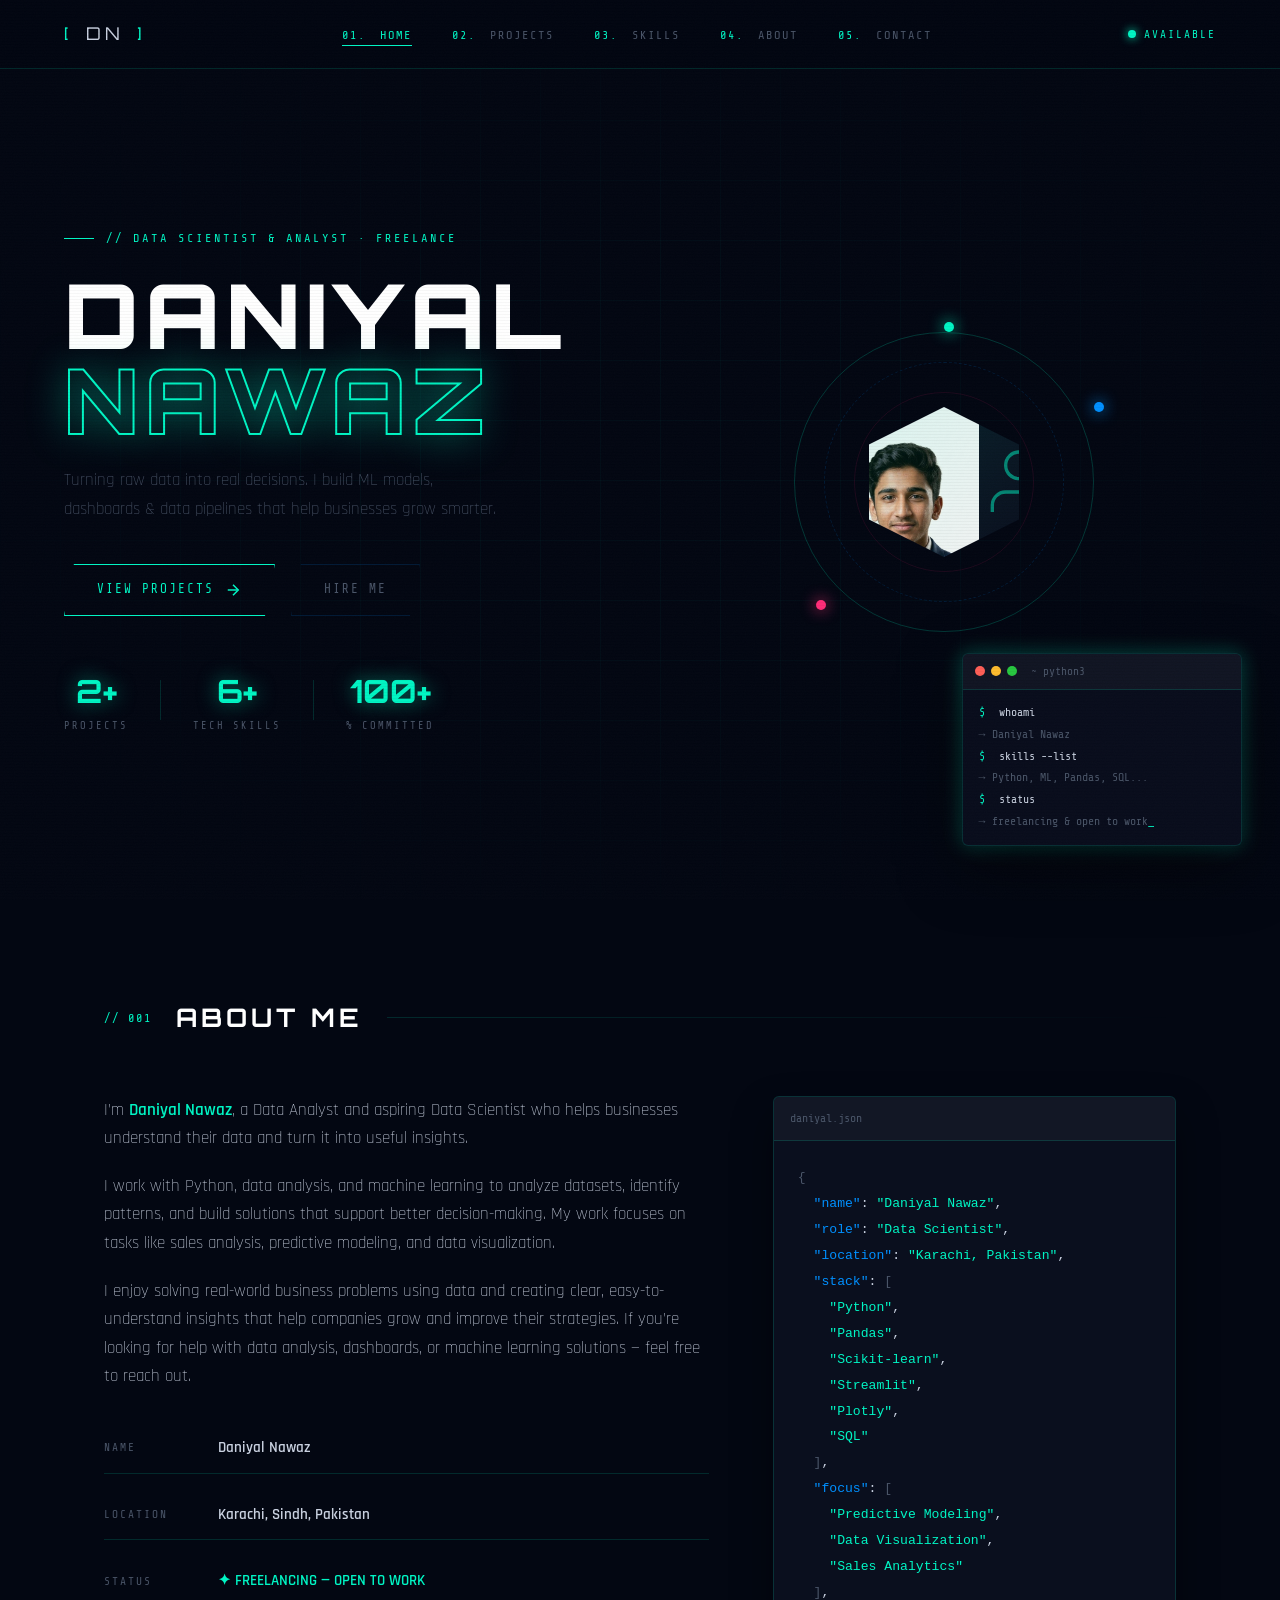
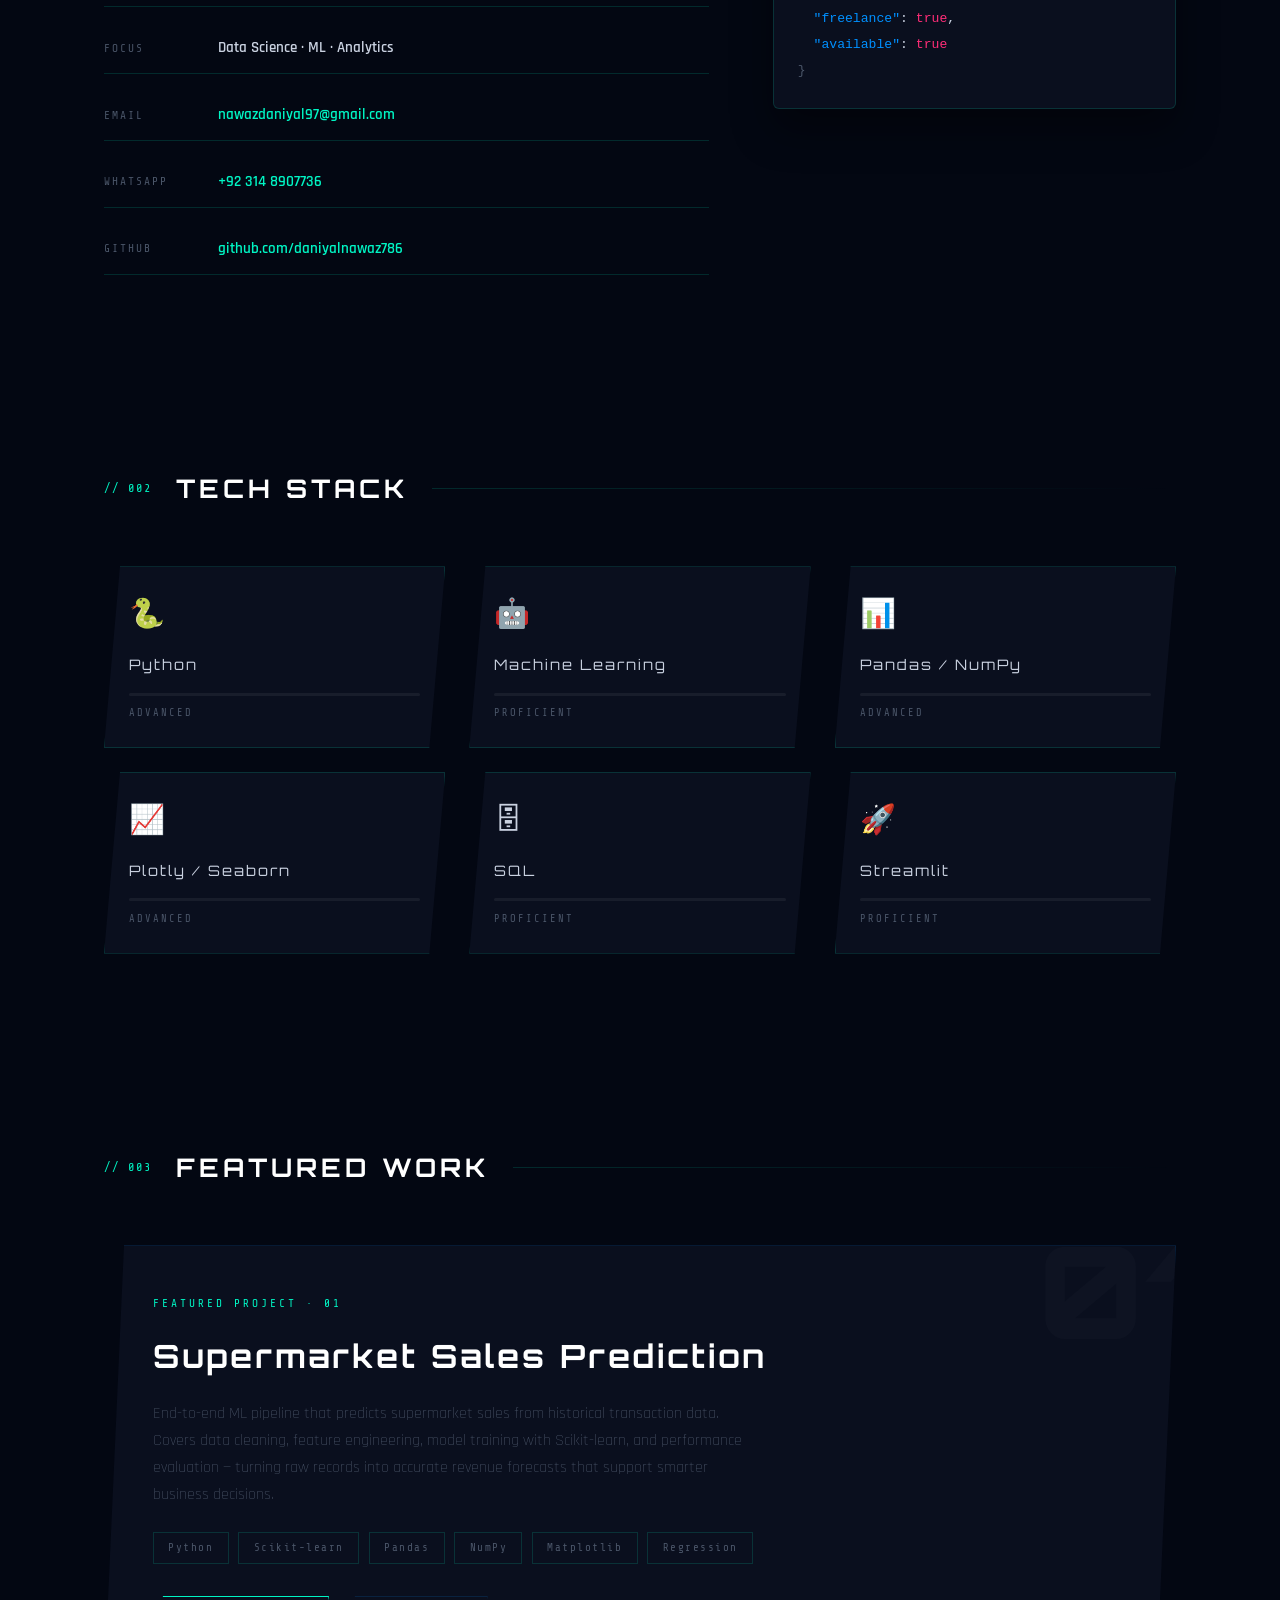
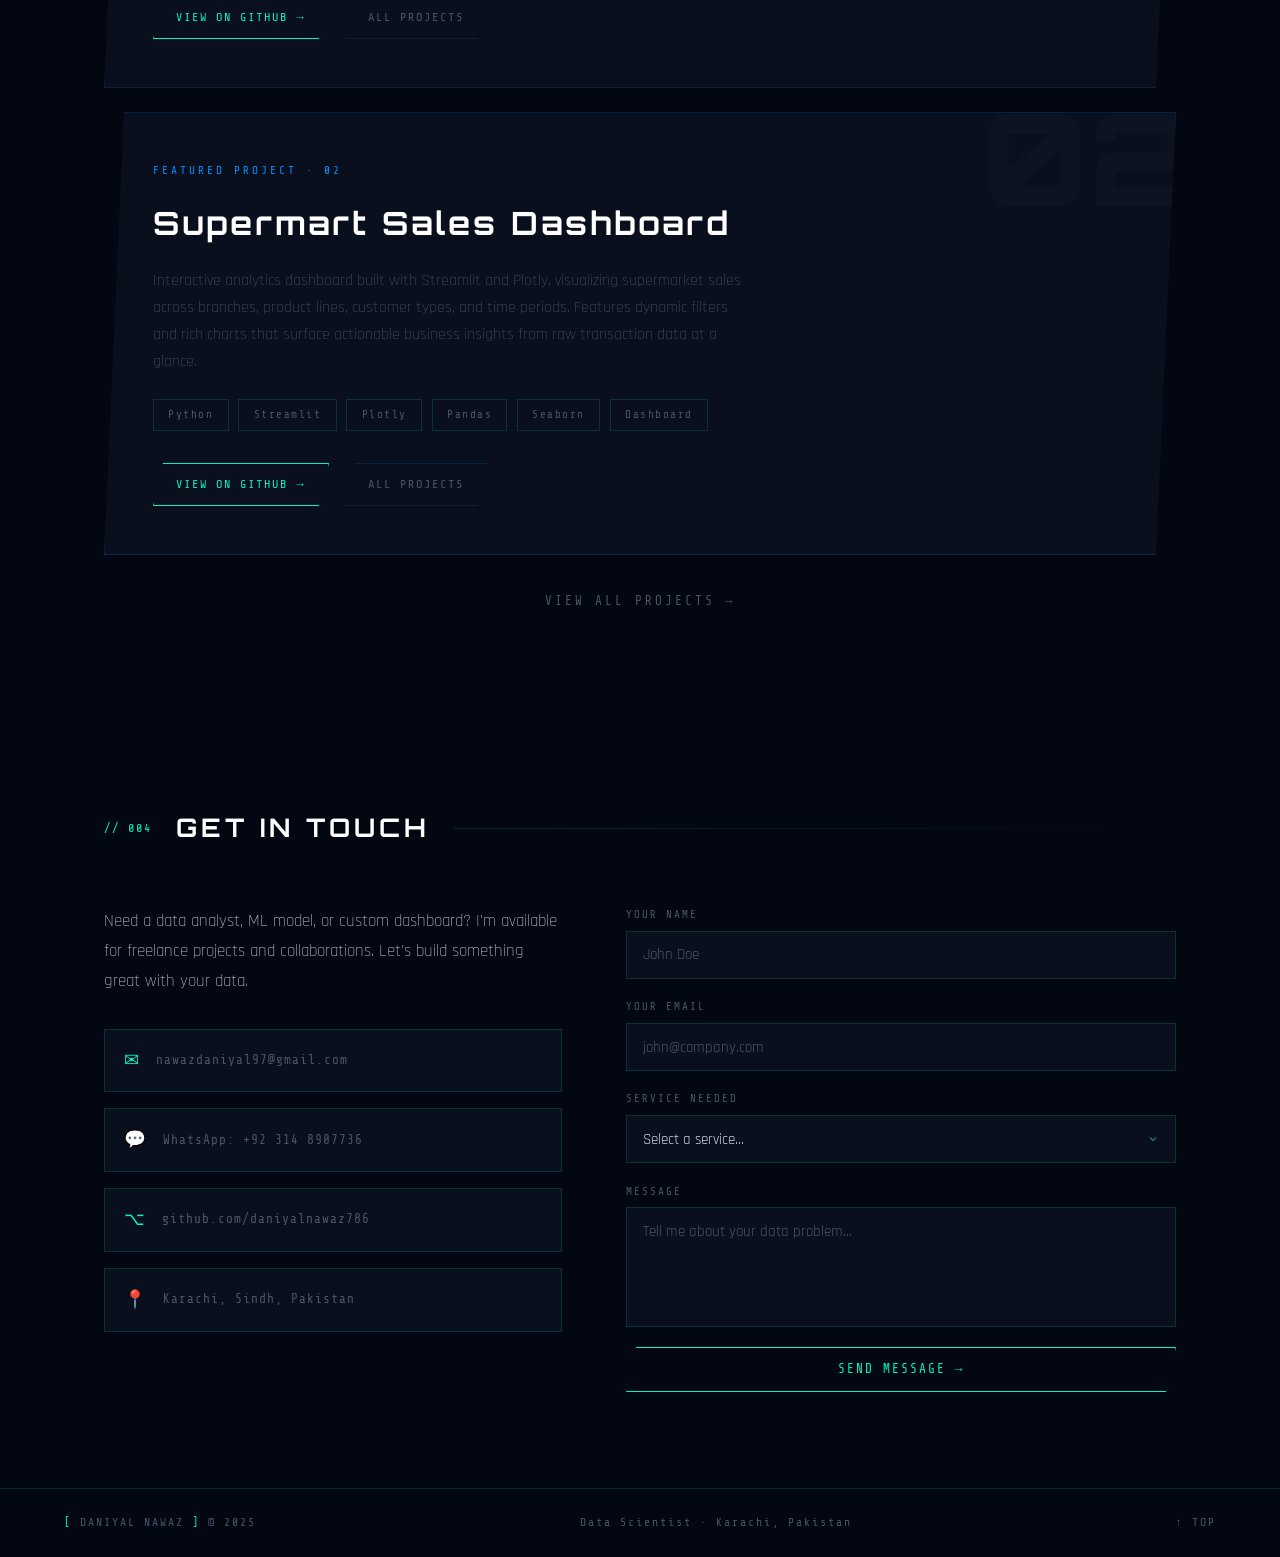
==== index.html @ f0edc98b "every thing is ready" ====
<!DOCTYPE html>
<html lang="en">
<head>
  <meta charset="UTF-8" />
  <meta name="viewport" content="width=device-width, initial-scale=1.0"/>
  <title>Daniyal Nawaz — Data Scientist</title>
  <link rel="stylesheet" href="style.css" />
  <link href="https://fonts.googleapis.com/css2?family=Share+Tech+Mono&family=Rajdhani:wght@300;400;600;700&family=Orbitron:wght@400;700;900&display=swap" rel="stylesheet"/>
</head>
<body>

  <div class="scanlines"></div>
  <div class="grid-bg"></div>
  <div class="noise"></div>

  <!-- NAV -->
  <nav class="nav">
    <div class="nav-logo">
      <span class="bracket">[</span>
      <span class="logo-text">DN</span>
      <span class="bracket">]</span>
    </div>
    <ul class="nav-links">
      <li><a href="index.html" class="nav-link active"><span class="link-num">01.</span> HOME</a></li>
      <li><a href="projects.html" class="nav-link"><span class="link-num">02.</span> PROJECTS</a></li>
      <li><a href="#skills" class="nav-link"><span class="link-num">03.</span> SKILLS</a></li>
      <li><a href="#about" class="nav-link"><span class="link-num">04.</span> ABOUT</a></li>
      <li><a href="#contact" class="nav-link"><span class="link-num">05.</span> CONTACT</a></li>
    </ul>
    <div class="nav-status">
      <span class="status-dot"></span>
      <span class="status-text">AVAILABLE</span>
    </div>
  </nav>

  <!-- HERO -->
  <section class="hero">
    <div class="hero-left">
      <div class="hero-tag">// DATA SCIENTIST &amp; ANALYST · FREELANCE</div>
      <h1 class="hero-name">
        <span class="name-line">DANIYAL</span>
        <span class="name-line accent">NAWAZ</span>
      </h1>
      <p class="hero-sub">Turning raw data into real decisions. I build ML models, dashboards &amp; data pipelines that help businesses grow smarter.</p>
      <div class="hero-cta">
        <a href="projects.html" class="btn-primary">
          <span>VIEW PROJECTS</span>
          <svg width="18" height="18" viewBox="0 0 24 24" fill="none" stroke="currentColor" stroke-width="2"><line x1="5" y1="12" x2="19" y2="12"/><polyline points="12 5 19 12 12 19"/></svg>
        </a>
        <a href="#contact" class="btn-ghost">HIRE ME</a>
      </div>
      <div class="hero-stats">
        <div class="stat">
          <span class="stat-num" data-count="2">0</span>
          <span class="stat-label">PROJECTS</span>
        </div>
        <div class="stat-divider"></div>
        <div class="stat">
          <span class="stat-num" data-count="6">0</span>
          <span class="stat-label">TECH SKILLS</span>
        </div>
        <div class="stat-divider"></div>
        <div class="stat">
          <span class="stat-num" data-count="100">0</span>
          <span class="stat-label">% COMMITTED</span>
        </div>
      </div>
    </div>

    <div class="hero-right">
      <div class="hex-container">
        <div class="hex-ring ring-1"></div>
        <div class="hex-ring ring-2"></div>
        <div class="hex-ring ring-3"></div>
        <div class="avatar-frame">
          <img src="images/avatar.jpg" alt="Daniyal Nawaz" class="avatar-img"
               onerror="this.style.display='none'; this.nextElementSibling.style.display='flex'"/>
          <div class="avatar-placeholder">
            <svg width="80" height="80" viewBox="0 0 24 24" fill="none" stroke="currentColor" stroke-width="1"><path d="M20 21v-2a4 4 0 0 0-4-4H8a4 4 0 0 0-4 4v2"/><circle cx="12" cy="7" r="4"/></svg>
          </div>
          <div class="avatar-glow"></div>
        </div>
        <div class="orbit-dot dot-1"></div>
        <div class="orbit-dot dot-2"></div>
        <div class="orbit-dot dot-3"></div>
      </div>
    </div>

    <!-- Floating terminal -->
    <div class="terminal-float">
      <div class="term-bar">
        <span class="term-dot red"></span>
        <span class="term-dot yellow"></span>
        <span class="term-dot green"></span>
        <span class="term-title">~ python3</span>
      </div>
      <div class="term-body">
        <p><span class="term-prompt">$</span> whoami</p>
        <p class="term-out">→ Daniyal Nawaz</p>
        <p><span class="term-prompt">$</span> skills --list</p>
        <p class="term-out">→ Python, ML, Pandas, SQL...</p>
        <p><span class="term-prompt">$</span> status</p>
        <p class="term-out typed">→ freelancing &amp; open to work<span class="cursor">_</span></p>
      </div>
    </div>
  </section>

  <!-- ABOUT -->
  <section class="about section" id="about">
    <div class="section-header">
      <span class="section-num">// 001</span>
      <h2 class="section-title">ABOUT ME</h2>
      <div class="section-line"></div>
    </div>
    <div class="about-grid">
      <div class="about-text">
        <p>I'm <span class="highlight">Daniyal Nawaz</span>, a Data Analyst and aspiring Data Scientist who helps businesses understand their data and turn it into useful insights.</p>
        <p>I work with Python, data analysis, and machine learning to analyze datasets, identify patterns, and build solutions that support better decision-making. My work focuses on tasks like sales analysis, predictive modeling, and data visualization.</p>
        <p>I enjoy solving real-world business problems using data and creating clear, easy-to-understand insights that help companies grow and improve their strategies. If you're looking for help with data analysis, dashboards, or machine learning solutions — feel free to reach out.</p>

        <div class="about-meta">
          <div class="meta-item">
            <span class="meta-label">NAME</span>
            <span class="meta-val">Daniyal Nawaz</span>
          </div>
          <div class="meta-item">
            <span class="meta-label">LOCATION</span>
            <span class="meta-val">Karachi, Sindh, Pakistan</span>
          </div>
          <div class="meta-item">
            <span class="meta-label">STATUS</span>
            <span class="meta-val available">✦ FREELANCING — OPEN TO WORK</span>
          </div>
          <div class="meta-item">
            <span class="meta-label">FOCUS</span>
            <span class="meta-val">Data Science · ML · Analytics</span>
          </div>
          <div class="meta-item">
            <span class="meta-label">EMAIL</span>
            <span class="meta-val"><a href="mailto:nawazdaniyal97@gmail.com" style="color:var(--accent);transition:opacity .2s" onmouseover="this.style.opacity='.7'" onmouseout="this.style.opacity='1'">nawazdaniyal97@gmail.com</a></span>
          </div>
          <div class="meta-item">
            <span class="meta-label">WHATSAPP</span>
            <span class="meta-val"><a href="https://wa.me/923148907736" target="_blank" style="color:var(--accent);transition:opacity .2s" onmouseover="this.style.opacity='.7'" onmouseout="this.style.opacity='1'">+92 314 8907736</a></span>
          </div>
          <div class="meta-item">
            <span class="meta-label">GITHUB</span>
            <span class="meta-val"><a href="https://github.com/daniyalnawaz786" target="_blank" style="color:var(--accent);transition:opacity .2s" onmouseover="this.style.opacity='.7'" onmouseout="this.style.opacity='1'">github.com/daniyalnawaz786</a></span>
          </div>
        </div>
      </div>

      <div class="about-visual">
        <div class="code-block">
          <div class="code-header"><span>daniyal.json</span></div>
          <pre class="code-content"><code><span class="c-brace">{</span>
  <span class="c-key">"name"</span>: <span class="c-str">"Daniyal Nawaz"</span>,
  <span class="c-key">"role"</span>: <span class="c-str">"Data Scientist"</span>,
  <span class="c-key">"location"</span>: <span class="c-str">"Karachi, Pakistan"</span>,
  <span class="c-key">"stack"</span>: <span class="c-brace">[</span>
    <span class="c-str">"Python"</span>,
    <span class="c-str">"Pandas"</span>,
    <span class="c-str">"Scikit-learn"</span>,
    <span class="c-str">"Streamlit"</span>,
    <span class="c-str">"Plotly"</span>,
    <span class="c-str">"SQL"</span>
  <span class="c-brace">]</span>,
  <span class="c-key">"focus"</span>: <span class="c-brace">[</span>
    <span class="c-str">"Predictive Modeling"</span>,
    <span class="c-str">"Data Visualization"</span>,
    <span class="c-str">"Sales Analytics"</span>
  <span class="c-brace">]</span>,
  <span class="c-key">"freelance"</span>: <span class="c-num">true</span>,
  <span class="c-key">"available"</span>: <span class="c-num">true</span>
<span class="c-brace">}</span></code></pre>
        </div>
      </div>
    </div>
  </section>

  <!-- SKILLS -->
  <section class="skills section" id="skills">
    <div class="section-header">
      <span class="section-num">// 002</span>
      <h2 class="section-title">TECH STACK</h2>
      <div class="section-line"></div>
    </div>
    <div class="skills-grid">
      <div class="skill-card" style="--delay:0.0s">
        <div class="skill-icon">🐍</div>
        <div class="skill-name">Python</div>
        <div class="skill-bar"><div class="skill-fill" style="--w:90%"></div></div>
        <div class="skill-level">ADVANCED</div>
      </div>
      <div class="skill-card" style="--delay:0.1s">
        <div class="skill-icon">🤖</div>
        <div class="skill-name">Machine Learning</div>
        <div class="skill-bar"><div class="skill-fill" style="--w:82%"></div></div>
        <div class="skill-level">PROFICIENT</div>
      </div>
      <div class="skill-card" style="--delay:0.2s">
        <div class="skill-icon">📊</div>
        <div class="skill-name">Pandas / NumPy</div>
        <div class="skill-bar"><div class="skill-fill" style="--w:88%"></div></div>
        <div class="skill-level">ADVANCED</div>
      </div>
      <div class="skill-card" style="--delay:0.3s">
        <div class="skill-icon">📈</div>
        <div class="skill-name">Plotly / Seaborn</div>
        <div class="skill-bar"><div class="skill-fill" style="--w:85%"></div></div>
        <div class="skill-level">ADVANCED</div>
      </div>
      <div class="skill-card" style="--delay:0.4s">
        <div class="skill-icon">🗄</div>
        <div class="skill-name">SQL</div>
        <div class="skill-bar"><div class="skill-fill" style="--w:75%"></div></div>
        <div class="skill-level">PROFICIENT</div>
      </div>
      <div class="skill-card" style="--delay:0.5s">
        <div class="skill-icon">🚀</div>
        <div class="skill-name">Streamlit</div>
        <div class="skill-bar"><div class="skill-fill" style="--w:80%"></div></div>
        <div class="skill-level">PROFICIENT</div>
      </div>
    </div>
  </section>

  <!-- FEATURED PROJECTS -->
  <section class="featured section">
    <div class="section-header">
      <span class="section-num">// 003</span>
      <h2 class="section-title">FEATURED WORK</h2>
      <div class="section-line"></div>
    </div>

    <div class="featured-card">
      <div class="feat-label">FEATURED PROJECT · 01</div>
      <h3 class="feat-title">Supermarket Sales Prediction</h3>
      <p class="feat-desc">End-to-end ML pipeline that predicts supermarket sales from historical transaction data. Covers data cleaning, feature engineering, model training with Scikit-learn, and performance evaluation — turning raw records into accurate revenue forecasts that support smarter business decisions.</p>
      <div class="feat-tags">
        <span class="tag">Python</span>
        <span class="tag">Scikit-learn</span>
        <span class="tag">Pandas</span>
        <span class="tag">NumPy</span>
        <span class="tag">Matplotlib</span>
        <span class="tag">Regression</span>
      </div>
      <div class="feat-links">
        <a href="https://github.com/daniyalnawaz786/supermarket-sales-prediction" target="_blank" class="btn-primary sm">VIEW ON GITHUB →</a>
        <a href="projects.html" class="btn-ghost sm">ALL PROJECTS</a>
      </div>
      <div class="feat-decoration"><div class="feat-num">01</div></div>
    </div>

    <div class="featured-card" style="margin-top:1.5rem; border-color:rgba(0,144,255,0.2);">
      <div class="feat-label" style="color:var(--accent2)">FEATURED PROJECT · 02</div>
      <h3 class="feat-title">Supermart Sales Dashboard</h3>
      <p class="feat-desc">Interactive analytics dashboard built with Streamlit and Plotly, visualizing supermarket sales across branches, product lines, customer types, and time periods. Features dynamic filters and rich charts that surface actionable business insights from raw transaction data at a glance.</p>
      <div class="feat-tags">
        <span class="tag">Python</span>
        <span class="tag">Streamlit</span>
        <span class="tag">Plotly</span>
        <span class="tag">Pandas</span>
        <span class="tag">Seaborn</span>
        <span class="tag">Dashboard</span>
      </div>
      <div class="feat-links">
        <a href="https://github.com/daniyalnawaz786/supermart-sales-dashboard" target="_blank" class="btn-primary sm">VIEW ON GITHUB →</a>
        <a href="projects.html" class="btn-ghost sm">ALL PROJECTS</a>
      </div>
      <div class="feat-decoration"><div class="feat-num">02</div></div>
    </div>

    <div class="view-all-wrap">
      <a href="projects.html" class="view-all">VIEW ALL PROJECTS <span>→</span></a>
    </div>
  </section>

  <!-- CONTACT -->
  <section class="contact section" id="contact">
    <div class="section-header">
      <span class="section-num">// 004</span>
      <h2 class="section-title">GET IN TOUCH</h2>
      <div class="section-line"></div>
    </div>
    <div class="contact-wrap">
      <div class="contact-left">
        <p class="contact-intro">Need a data analyst, ML model, or custom dashboard? I'm available for freelance projects and collaborations. Let's build something great with your data.</p>
        <div class="contact-links">
          <a href="mailto:nawazdaniyal97@gmail.com" class="contact-link">
            <span class="cl-icon">✉</span>
            <span>nawazdaniyal97@gmail.com</span>
          </a>
          <a href="https://wa.me/923148907736" class="contact-link" target="_blank">
            <span class="cl-icon">💬</span>
            <span>WhatsApp: +92 314 8907736</span>
          </a>
          <a href="https://github.com/daniyalnawaz786" class="contact-link" target="_blank">
            <span class="cl-icon">⌥</span>
            <span>github.com/daniyalnawaz786</span>
          </a>
          <div class="contact-link no-hover">
            <span class="cl-icon">📍</span>
            <span>Karachi, Sindh, Pakistan</span>
          </div>
        </div>
      </div>
      <div class="contact-right">
        <form class="contact-form" onsubmit="handleSubmit(event)">
          <div class="form-group">
            <label class="form-label">YOUR NAME</label>
            <input type="text" class="form-input" placeholder="John Doe" required/>
          </div>
          <div class="form-group">
            <label class="form-label">YOUR EMAIL</label>
            <input type="email" class="form-input" placeholder="john@company.com" required/>
          </div>
          <div class="form-group">
            <label class="form-label">SERVICE NEEDED</label>
            <select class="form-input form-select">
              <option value="" disabled selected>Select a service...</option>
              <option>Data Analysis</option>
              <option>ML / Predictive Modeling</option>
              <option>Dashboard / Visualization</option>
              <option>Other</option>
            </select>
          </div>
          <div class="form-group">
            <label class="form-label">MESSAGE</label>
            <textarea class="form-input form-textarea" placeholder="Tell me about your data problem..." rows="4" required></textarea>
          </div>
          <button type="submit" class="btn-primary full">SEND MESSAGE →</button>
        </form>
      </div>
    </div>
  </section>

  <!-- FOOTER -->
  <footer class="footer">
    <div class="footer-left">
      <span class="bracket">[</span>
      <span>DANIYAL NAWAZ</span>
      <span class="bracket">]</span>
      <span class="footer-year"> © 2025</span>
    </div>
    <div class="footer-center">Data Scientist · Karachi, Pakistan</div>
    <div class="footer-right">
      <a href="#" class="footer-link">↑ TOP</a>
    </div>
  </footer>

  <script>
    const counters = document.querySelectorAll('.stat-num');
    const observer = new IntersectionObserver((entries) => {
      entries.forEach(e => {
        if (e.isIntersecting) {
          const el = e.target;
          const target = +el.dataset.count;
          let count = 0;
          const step = Math.max(target / 40, 1);
          const timer = setInterval(() => {
            count += step;
            if (count >= target) { el.textContent = target + '+'; clearInterval(timer); }
            else el.textContent = Math.floor(count);
          }, 40);
          observer.unobserve(el);
        }
      });
    });
    counters.forEach(c => observer.observe(c));

    const skillFills = document.querySelectorAll('.skill-fill');
    const skillObs = new IntersectionObserver((entries) => {
      entries.forEach(e => {
        if (e.isIntersecting) {
          const w = e.target.style.cssText.match(/--w:\s*(\S+)/)?.[1] || '0%';
          e.target.style.width = w;
          skillObs.unobserve(e.target);
        }
      });
    }, { threshold: 0.2 });
    skillFills.forEach(s => { s.style.width = '0%'; skillObs.observe(s); });

    function handleSubmit(e) {
      e.preventDefault();
      const btn = e.target.querySelector('button');
      btn.textContent = 'MESSAGE SENT ✓';
      btn.style.background = 'var(--accent)';
      btn.style.color = 'var(--bg)';
      btn.disabled = true;
      setTimeout(() => {
        btn.textContent = 'SEND MESSAGE →';
        btn.style.background = '';
        btn.style.color = '';
        btn.disabled = false;
        e.target.reset();
      }, 3500);
    }

    document.querySelectorAll('a[href^="#"]').forEach(a => {
      a.addEventListener('click', e => {
        const id = a.getAttribute('href').slice(1);
        const el = document.getElementById(id);
        if (el) { e.preventDefault(); el.scrollIntoView({ behavior: 'smooth' }); }
      });
    });
  </script>
</body>
</html>
---- style.css ----
/* ============================================
   FUTURISTIC PORTFOLIO — style.css
   ============================================ */

@import url('https://fonts.googleapis.com/css2?family=Share+Tech+Mono&family=Rajdhani:wght@300;400;600;700&family=Orbitron:wght@400;700;900&display=swap');

/* ── VARIABLES ── */
:root {
  --bg:        #030712;
  --bg2:       #0a0f1e;
  --bg3:       #0d1424;
  --accent:    #00f5c4;
  --accent2:   #0090ff;
  --accent3:   #ff2d78;
  --text:      #c9d1e0;
  --text-dim:  #4a5568;
  --border:    rgba(0, 245, 196, 0.15);
  --border2:   rgba(0, 144, 255, 0.15);
  --glow:      0 0 20px rgba(0, 245, 196, 0.3);
  --glow2:     0 0 30px rgba(0, 144, 255, 0.25);
  --font-mono: 'Share Tech Mono', monospace;
  --font-body: 'Rajdhani', sans-serif;
  --font-head: 'Orbitron', sans-serif;
}

/* ── RESET ── */
*, *::before, *::after { box-sizing: border-box; margin: 0; padding: 0; }
html { scroll-behavior: smooth; }
body {
  background: var(--bg);
  color: var(--text);
  font-family: var(--font-body);
  font-size: 16px;
  line-height: 1.7;
  overflow-x: hidden;
  min-height: 100vh;
}
a { color: inherit; text-decoration: none; }
img { max-width: 100%; }

/* ── BACKGROUND LAYERS ── */
.grid-bg {
  position: fixed; inset: 0; z-index: 0; pointer-events: none;
  background-image:
    linear-gradient(rgba(0,245,196,0.03) 1px, transparent 1px),
    linear-gradient(90deg, rgba(0,245,196,0.03) 1px, transparent 1px);
  background-size: 60px 60px;
  mask-image: radial-gradient(ellipse at 50% 50%, black 30%, transparent 80%);
}
.scanlines {
  position: fixed; inset: 0; z-index: 999; pointer-events: none;
  background: repeating-linear-gradient(
    0deg,
    rgba(0,0,0,0.03) 0px,
    rgba(0,0,0,0.03) 1px,
    transparent 1px,
    transparent 3px
  );
}
.noise {
  position: fixed; inset: 0; z-index: 998; pointer-events: none;
  opacity: 0.02;
  background-image: url("data:image/svg+xml,%3Csvg viewBox='0 0 200 200' xmlns='http://www.w3.org/2000/svg'%3E%3Cfilter id='n'%3E%3CfeTurbulence type='fractalNoise' baseFrequency='0.9' numOctaves='4'/%3E%3C/filter%3E%3Crect width='100%25' height='100%25' filter='url(%23n)'/%3E%3C/svg%3E");
  background-size: 200px 200px;
}

/* ── NAV ── */
.nav {
  position: fixed; top: 0; left: 0; right: 0; z-index: 100;
  display: flex; align-items: center; justify-content: space-between;
  padding: 1.2rem 4rem;
  background: rgba(3, 7, 18, 0.8);
  backdrop-filter: blur(20px);
  border-bottom: 1px solid var(--border);
}
.nav-logo {
  font-family: var(--font-head);
  font-size: 1.1rem;
  letter-spacing: 4px;
}
.bracket { color: var(--accent); }
.logo-text { color: var(--text); margin: 0 4px; }
.nav-links { display: flex; gap: 2.5rem; list-style: none; }
.nav-link {
  font-family: var(--font-mono);
  font-size: 0.75rem;
  letter-spacing: 2px;
  color: var(--text-dim);
  transition: color 0.3s;
  position: relative;
  padding-bottom: 4px;
}
.nav-link::after {
  content: ''; position: absolute; bottom: 0; left: 0;
  width: 0; height: 1px; background: var(--accent);
  transition: width 0.3s;
}
.nav-link:hover, .nav-link.active { color: var(--accent); }
.nav-link:hover::after, .nav-link.active::after { width: 100%; }
.link-num { color: var(--accent); margin-right: 6px; }
.nav-status { display: flex; align-items: center; gap: 8px; font-family: var(--font-mono); font-size: 0.7rem; }
.status-dot {
  width: 8px; height: 8px; border-radius: 50%;
  background: var(--accent);
  box-shadow: 0 0 10px var(--accent);
  animation: pulse-dot 2s ease-in-out infinite;
}
@keyframes pulse-dot {
  0%, 100% { opacity: 1; transform: scale(1); }
  50% { opacity: 0.5; transform: scale(0.8); }
}
.status-text { color: var(--accent); letter-spacing: 2px; }

/* ── SECTION BASE ── */
.section {
  position: relative; z-index: 1;
  padding: 6rem 4rem;
  max-width: 1200px;
  margin: 0 auto;
}
.section-header {
  display: flex; align-items: center; gap: 1.5rem;
  margin-bottom: 3.5rem;
}
.section-num { font-family: var(--font-mono); font-size: 0.75rem; color: var(--accent); letter-spacing: 2px; }
.section-title {
  font-family: var(--font-head);
  font-size: 1.6rem;
  font-weight: 700;
  letter-spacing: 4px;
  color: white;
}
.section-line { flex: 1; height: 1px; background: linear-gradient(to right, var(--border), transparent); }

/* ── HERO ── */
.hero {
  position: relative; z-index: 1;
  min-height: 100vh;
  padding: 8rem 4rem 4rem;
  display: grid;
  grid-template-columns: 1fr 1fr;
  align-items: center;
  gap: 4rem;
  max-width: 1400px;
  margin: 0 auto;
}
.hero-tag {
  font-family: var(--font-mono);
  font-size: 0.75rem;
  color: var(--accent);
  letter-spacing: 3px;
  margin-bottom: 1.5rem;
  display: flex; align-items: center; gap: 12px;
}
.hero-tag::before {
  content: ''; display: inline-block;
  width: 30px; height: 1px; background: var(--accent);
}
.hero-name {
  font-family: var(--font-head);
  font-size: clamp(3.5rem, 7vw, 6rem);
  font-weight: 900;
  line-height: 0.95;
  letter-spacing: 6px;
  margin-bottom: 1.5rem;
}
.name-line { display: block; color: white; }
.name-line.accent {
  color: transparent;
  -webkit-text-stroke: 2px var(--accent);
  text-shadow: 0 0 40px rgba(0,245,196,0.4);
}
.hero-sub {
  font-size: 1.05rem;
  color: var(--text-dim);
  max-width: 440px;
  margin-bottom: 2.5rem;
  font-weight: 300;
}
.hero-cta { display: flex; gap: 1rem; flex-wrap: wrap; margin-bottom: 3rem; }

/* Buttons */
.btn-primary {
  display: inline-flex; align-items: center; gap: 10px;
  padding: 0.9rem 2rem;
  background: transparent;
  border: 1px solid var(--accent);
  color: var(--accent);
  font-family: var(--font-mono);
  font-size: 0.8rem;
  letter-spacing: 2px;
  cursor: pointer;
  position: relative;
  overflow: hidden;
  transition: all 0.3s;
  clip-path: polygon(10px 0%, 100% 0%, calc(100% - 10px) 100%, 0% 100%);
}
.btn-primary::before {
  content: '';
  position: absolute; inset: 0;
  background: var(--accent);
  transform: translateX(-101%);
  transition: transform 0.3s ease;
  z-index: -1;
}
.btn-primary:hover { color: var(--bg); box-shadow: var(--glow); }
.btn-primary:hover::before { transform: translateX(0); }
.btn-primary.sm { padding: 0.65rem 1.4rem; font-size: 0.75rem; }
.btn-primary.full { width: 100%; justify-content: center; }

.btn-ghost {
  display: inline-flex; align-items: center;
  padding: 0.9rem 2rem;
  border: 1px solid var(--border2);
  color: var(--text-dim);
  font-family: var(--font-mono);
  font-size: 0.8rem;
  letter-spacing: 2px;
  transition: all 0.3s;
  clip-path: polygon(10px 0%, 100% 0%, calc(100% - 10px) 100%, 0% 100%);
}
.btn-ghost:hover { color: var(--accent2); border-color: var(--accent2); box-shadow: var(--glow2); }
.btn-ghost.sm { padding: 0.65rem 1.4rem; font-size: 0.75rem; }

.hero-stats { display: flex; align-items: center; gap: 2rem; }
.stat { text-align: center; }
.stat-num {
  display: block;
  font-family: var(--font-head);
  font-size: 2rem;
  font-weight: 700;
  color: var(--accent);
  text-shadow: 0 0 20px rgba(0,245,196,0.5);
}
.stat-label {
  display: block;
  font-family: var(--font-mono);
  font-size: 0.65rem;
  color: var(--text-dim);
  letter-spacing: 2px;
}
.stat-divider { width: 1px; height: 40px; background: var(--border); }

/* ── HERO RIGHT: HEX + AVATAR ── */
.hero-right { display: flex; justify-content: center; align-items: center; }
.hex-container {
  position: relative;
  width: 320px; height: 320px;
  display: flex; align-items: center; justify-content: center;
}
.hex-ring {
  position: absolute;
  border-radius: 50%;
  border: 1px solid;
  animation: spin-ring linear infinite;
}
.ring-1 {
  width: 300px; height: 300px;
  border-color: rgba(0,245,196,0.2);
  animation-duration: 20s;
}
.ring-2 {
  width: 240px; height: 240px;
  border-color: rgba(0,144,255,0.15);
  border-style: dashed;
  animation-duration: 15s;
  animation-direction: reverse;
}
.ring-3 {
  width: 180px; height: 180px;
  border-color: rgba(255,45,120,0.1);
  animation-duration: 10s;
}
@keyframes spin-ring { from { transform: rotate(0deg); } to { transform: rotate(360deg); } }

.avatar-frame {
  position: relative; z-index: 2;
  width: 150px; height: 150px;
  clip-path: polygon(50% 0%, 100% 25%, 100% 75%, 50% 100%, 0% 75%, 0% 25%);
  background: var(--bg2);
  overflow: hidden;
  display: flex; align-items: center; justify-content: center;
}
.avatar-img { width: 100%; height: 100%; object-fit: cover; }
.avatar-placeholder {
  display: flex; align-items: center; justify-content: center;
  color: var(--accent);
  opacity: 0.5;
}
.avatar-glow {
  position: absolute; inset: 0;
  background: linear-gradient(135deg, rgba(0,245,196,0.1), transparent);
}
.orbit-dot {
  position: absolute; z-index: 3;
  width: 10px; height: 10px;
  border-radius: 50%;
  background: var(--accent);
  box-shadow: 0 0 15px var(--accent);
  animation: orbit linear infinite;
}
.dot-1 { animation-duration: 8s;  top: 0; left: 50%; transform-origin: -calc(150px) 0; }
.dot-2 { animation-duration: 12s; top: 25%; right: 0; background: var(--accent2); box-shadow: 0 0 15px var(--accent2); animation-delay: -4s; }
.dot-3 { animation-duration: 6s;  bottom: 10%; left: 10%; background: var(--accent3); box-shadow: 0 0 15px var(--accent3); animation-delay: -2s; }
@keyframes orbit {
  0% { transform: rotate(0deg) translateX(140px) rotate(0deg); }
  100% { transform: rotate(360deg) translateX(140px) rotate(-360deg); }
}

/* ── TERMINAL FLOAT ── */
.terminal-float {
  position: absolute;
  bottom: 6%;
  right: 3%;
  width: 280px;
  background: rgba(10,15,30,0.9);
  border: 1px solid var(--border);
  backdrop-filter: blur(20px);
  border-radius: 6px;
  overflow: hidden;
  box-shadow: 0 20px 60px rgba(0,0,0,0.5), var(--glow);
  z-index: 10;
}
.term-bar {
  display: flex; align-items: center; gap: 6px;
  padding: 8px 12px;
  background: rgba(255,255,255,0.03);
  border-bottom: 1px solid var(--border);
}
.term-dot {
  width: 10px; height: 10px; border-radius: 50%;
}
.term-dot.red { background: #ff5f57; }
.term-dot.yellow { background: #febc2e; }
.term-dot.green { background: #28c840; }
.term-title { font-family: var(--font-mono); font-size: 0.7rem; color: var(--text-dim); margin-left: 8px; }
.term-body { padding: 12px 16px; font-family: var(--font-mono); font-size: 0.72rem; line-height: 1.9; }
.term-prompt { color: var(--accent); margin-right: 8px; }
.term-out { color: var(--text-dim); padding-left: 0; }
.cursor {
  display: inline-block;
  animation: blink 1s step-end infinite;
  color: var(--accent);
}
@keyframes blink { 0%, 100% { opacity: 1; } 50% { opacity: 0; } }

/* ── ABOUT ── */
.about-grid {
  display: grid;
  grid-template-columns: 1.2fr 0.8fr;
  gap: 4rem;
  align-items: start;
}
.about-text p {
  color: var(--text);
  font-size: 1.05rem;
  margin-bottom: 1.2rem;
  font-weight: 300;
}
.highlight { color: var(--accent); font-weight: 600; }
.about-meta { margin-top: 2rem; display: grid; gap: 1rem; }
.meta-item { display: flex; gap: 1.5rem; align-items: center; padding: 0.75rem 0; border-bottom: 1px solid var(--border); }
.meta-label { font-family: var(--font-mono); font-size: 0.7rem; color: var(--text-dim); letter-spacing: 2px; min-width: 90px; }
.meta-val { font-weight: 600; font-size: 0.95rem; }
.meta-val.available { color: var(--accent); }

/* Code block */
.code-block {
  background: var(--bg2);
  border: 1px solid var(--border);
  border-radius: 6px;
  overflow: hidden;
  box-shadow: 0 20px 40px rgba(0,0,0,0.4);
}
.code-header {
  padding: 0.75rem 1rem;
  background: rgba(255,255,255,0.03);
  border-bottom: 1px solid var(--border);
  font-family: var(--font-mono);
  font-size: 0.72rem;
  color: var(--text-dim);
}
.code-content {
  padding: 1.5rem;
  font-family: var(--font-mono);
  font-size: 0.82rem;
  line-height: 1.9;
  overflow-x: auto;
}
.c-key { color: var(--accent2); }
.c-str { color: var(--accent); }
.c-num { color: var(--accent3); }
.c-brace { color: var(--text-dim); }

/* ── SKILLS ── */
.skills-grid {
  display: grid;
  grid-template-columns: repeat(3, 1fr);
  gap: 1.5rem;
}
.skill-card {
  background: var(--bg2);
  border: 1px solid var(--border);
  padding: 1.5rem;
  transition: border-color 0.3s, box-shadow 0.3s;
  animation: fade-up 0.6s var(--delay, 0s) both;
  clip-path: polygon(16px 0%, 100% 0%, calc(100% - 16px) 100%, 0% 100%);
}
.skill-card:hover {
  border-color: var(--accent);
  box-shadow: var(--glow);
}
@keyframes fade-up {
  from { opacity: 0; transform: translateY(20px); }
  to { opacity: 1; transform: translateY(0); }
}
.skill-icon { font-size: 1.8rem; margin-bottom: 0.75rem; }
.skill-name { font-family: var(--font-head); font-size: 0.9rem; letter-spacing: 2px; margin-bottom: 1rem; }
.skill-bar {
  height: 3px;
  background: rgba(255,255,255,0.06);
  border-radius: 2px;
  overflow: hidden;
  margin-bottom: 0.6rem;
}
.skill-fill {
  height: 100%;
  background: linear-gradient(to right, var(--accent2), var(--accent));
  width: var(--w, 0%);
  transition: width 1.2s cubic-bezier(0.4, 0, 0.2, 1);
  box-shadow: 0 0 8px var(--accent);
}
.skill-level {
  font-family: var(--font-mono);
  font-size: 0.65rem;
  color: var(--text-dim);
  letter-spacing: 2px;
}

/* ── FEATURED ── */
.featured-card {
  position: relative;
  background: var(--bg2);
  border: 1px solid var(--border2);
  padding: 3rem;
  overflow: hidden;
  clip-path: polygon(20px 0%, 100% 0%, calc(100% - 20px) 100%, 0% 100%);
  transition: box-shadow 0.3s;
}
.featured-card:hover { box-shadow: var(--glow2); }
.feat-label {
  font-family: var(--font-mono);
  font-size: 0.7rem;
  color: var(--accent);
  letter-spacing: 3px;
  margin-bottom: 1rem;
}
.feat-title {
  font-family: var(--font-head);
  font-size: 2rem;
  font-weight: 700;
  letter-spacing: 3px;
  color: white;
  margin-bottom: 1rem;
}
.feat-desc { color: var(--text-dim); max-width: 600px; margin-bottom: 1.5rem; font-weight: 300; }
.feat-tags { display: flex; gap: 0.6rem; flex-wrap: wrap; margin-bottom: 2rem; }
.tag {
  font-family: var(--font-mono);
  font-size: 0.68rem;
  padding: 0.35rem 0.9rem;
  border: 1px solid var(--border);
  color: var(--text-dim);
  letter-spacing: 1.5px;
  transition: all 0.2s;
}
.tag:hover { border-color: var(--accent); color: var(--accent); }
.feat-links { display: flex; gap: 1rem; }
.feat-decoration {
  position: absolute;
  right: -20px; top: -20px;
  font-family: var(--font-head);
  font-size: 8rem;
  font-weight: 900;
  color: rgba(255,255,255,0.02);
  line-height: 1;
  pointer-events: none;
}
.view-all-wrap { text-align: center; margin-top: 2rem; }
.view-all {
  font-family: var(--font-mono);
  font-size: 0.8rem;
  color: var(--text-dim);
  letter-spacing: 3px;
  transition: color 0.3s;
  border-bottom: 1px solid transparent;
  padding-bottom: 2px;
}
.view-all:hover { color: var(--accent); border-color: var(--accent); }

/* ── CONTACT ── */
.contact-wrap {
  display: grid;
  grid-template-columns: 1fr 1.2fr;
  gap: 4rem;
  align-items: start;
}
.contact-intro {
  color: var(--text);
  font-size: 1.05rem;
  margin-bottom: 2rem;
  font-weight: 300;
  line-height: 1.8;
}
.contact-links { display: grid; gap: 1rem; }
.contact-link {
  display: flex; align-items: center; gap: 1rem;
  padding: 1rem 1.2rem;
  border: 1px solid var(--border);
  background: var(--bg2);
  color: var(--text-dim);
  font-family: var(--font-mono);
  font-size: 0.8rem;
  letter-spacing: 1px;
  transition: all 0.3s;
}
.contact-link:hover { border-color: var(--accent); color: var(--accent); box-shadow: var(--glow); }
.cl-icon { font-size: 1.1rem; color: var(--accent); }

/* Form */
.contact-form { display: grid; gap: 1.2rem; }
.form-group { display: grid; gap: 0.4rem; }
.form-label {
  font-family: var(--font-mono);
  font-size: 0.68rem;
  letter-spacing: 2px;
  color: var(--text-dim);
}
.form-input {
  background: var(--bg2);
  border: 1px solid var(--border);
  color: var(--text);
  padding: 0.85rem 1rem;
  font-family: var(--font-body);
  font-size: 0.95rem;
  outline: none;
  transition: border-color 0.3s, box-shadow 0.3s;
  width: 100%;
  resize: none;
}
.form-input:focus { border-color: var(--accent); box-shadow: var(--glow); }
.form-input::placeholder { color: var(--text-dim); }
.form-textarea { min-height: 120px; }

/* ── FOOTER ── */
.footer {
  position: relative; z-index: 1;
  display: flex; align-items: center; justify-content: space-between;
  padding: 1.5rem 4rem;
  border-top: 1px solid var(--border);
  background: var(--bg);
  font-family: var(--font-mono);
  font-size: 0.72rem;
  color: var(--text-dim);
  letter-spacing: 2px;
}
.footer-year { color: var(--text-dim); }
.footer-link { color: var(--text-dim); transition: color 0.3s; }
.footer-link:hover { color: var(--accent); }

/* ── PROJECTS PAGE ── */
.projects-hero {
  position: relative; z-index: 1;
  padding: 10rem 4rem 4rem;
  max-width: 1200px;
  margin: 0 auto;
}
.projects-hero-tag {
  font-family: var(--font-mono);
  font-size: 0.75rem;
  color: var(--accent);
  letter-spacing: 3px;
  margin-bottom: 1rem;
}
.projects-hero-title {
  font-family: var(--font-head);
  font-size: clamp(2.5rem, 6vw, 5rem);
  font-weight: 900;
  letter-spacing: 6px;
  color: white;
  margin-bottom: 1rem;
}
.projects-hero-title span {
  color: transparent;
  -webkit-text-stroke: 2px var(--accent);
}
.projects-hero-sub {
  color: var(--text-dim);
  font-size: 1rem;
  max-width: 500px;
}

/* Filter Tabs */
.filter-bar {
  position: relative; z-index: 1;
  padding: 0 4rem 3rem;
  max-width: 1200px;
  margin: 0 auto;
  display: flex;
  gap: 0.75rem;
  flex-wrap: wrap;
}
.filter-btn {
  padding: 0.5rem 1.2rem;
  background: transparent;
  border: 1px solid var(--border);
  color: var(--text-dim);
  font-family: var(--font-mono);
  font-size: 0.72rem;
  letter-spacing: 2px;
  cursor: pointer;
  transition: all 0.3s;
  clip-path: polygon(8px 0%, 100% 0%, calc(100% - 8px) 100%, 0% 100%);
}
.filter-btn.active, .filter-btn:hover {
  border-color: var(--accent);
  color: var(--accent);
  background: rgba(0,245,196,0.05);
}

/* Projects Grid */
.projects-grid {
  position: relative; z-index: 1;
  display: grid;
  grid-template-columns: repeat(auto-fill, minmax(340px, 1fr));
  gap: 1.5rem;
  padding: 0 4rem 6rem;
  max-width: 1200px;
  margin: 0 auto;
}
.project-card {
  background: var(--bg2);
  border: 1px solid var(--border);
  padding: 2rem;
  transition: all 0.3s;
  position: relative;
  overflow: hidden;
  clip-path: polygon(12px 0%, 100% 0%, calc(100% - 12px) 100%, 0% 100%);
}
.project-card::before {
  content: '';
  position: absolute; top: 0; left: 0; right: 0;
  height: 2px;
  background: linear-gradient(to right, var(--accent2), var(--accent));
  transform: scaleX(0);
  transform-origin: left;
  transition: transform 0.4s ease;
}
.project-card:hover { border-color: var(--border2); box-shadow: var(--glow2); transform: translateY(-4px); }
.project-card:hover::before { transform: scaleX(1); }

.card-num {
  font-family: var(--font-head);
  font-size: 3rem;
  font-weight: 900;
  color: rgba(255,255,255,0.04);
  line-height: 1;
  margin-bottom: -0.5rem;
}
.card-img-wrap {
  width: 100%;
  height: 180px;
  overflow: hidden;
  margin-bottom: 1.5rem;
  background: var(--bg3);
  display: flex; align-items: center; justify-content: center;
  border: 1px solid var(--border);
  position: relative;
}
.card-img-wrap img { width: 100%; height: 100%; object-fit: cover; transition: transform 0.4s; }
.project-card:hover .card-img-wrap img { transform: scale(1.05); }
.card-img-placeholder {
  font-family: var(--font-mono);
  font-size: 0.7rem;
  color: var(--text-dim);
  letter-spacing: 3px;
  text-align: center;
}
.card-img-placeholder svg { display: block; margin: 0 auto 8px; }
.card-category {
  font-family: var(--font-mono);
  font-size: 0.65rem;
  color: var(--accent2);
  letter-spacing: 2px;
  margin-bottom: 0.5rem;
}
.card-title {
  font-family: var(--font-head);
  font-size: 1.1rem;
  font-weight: 700;
  letter-spacing: 2px;
  color: white;
  margin-bottom: 0.75rem;
}
.card-desc { color: var(--text-dim); font-size: 0.9rem; margin-bottom: 1.5rem; font-weight: 300; }
.card-tags { display: flex; gap: 0.4rem; flex-wrap: wrap; margin-bottom: 1.5rem; }
.card-tag {
  font-family: var(--font-mono);
  font-size: 0.62rem;
  padding: 0.25rem 0.65rem;
  border: 1px solid var(--border);
  color: var(--text-dim);
  letter-spacing: 1px;
}
.card-links { display: flex; gap: 0.75rem; }
.card-link {
  font-family: var(--font-mono);
  font-size: 0.7rem;
  color: var(--text-dim);
  letter-spacing: 2px;
  padding: 0.4rem 1rem;
  border: 1px solid var(--border);
  transition: all 0.3s;
  clip-path: polygon(6px 0%, 100% 0%, calc(100% - 6px) 100%, 0% 100%);
}
.card-link.primary { color: var(--accent); border-color: rgba(0,245,196,0.3); }
.card-link:hover { border-color: var(--accent); color: var(--accent); box-shadow: var(--glow); }

/* ── PROJECT HIGHLIGHTS ── */
.project-highlights {
  display: grid;
  gap: 0.6rem;
  margin-bottom: 1.5rem;
  padding: 1rem 1.2rem;
  background: rgba(0,245,196,0.03);
  border-left: 2px solid var(--accent);
}
.highlight-item {
  display: flex;
  align-items: flex-start;
  gap: 0.75rem;
  font-size: 0.88rem;
  color: var(--text);
  font-weight: 300;
}
.hi-icon { font-size: 1rem; flex-shrink: 0; margin-top: 1px; }

/* ── COMING SOON ── */
.coming-soon-wrap {
  position: relative; z-index: 1;
  padding: 0 4rem 6rem;
  max-width: 1200px;
  margin: 0 auto;
}
.coming-soon {
  text-align: center;
  padding: 3rem 2rem;
  border: 1px dashed var(--border);
  background: rgba(255,255,255,0.01);
}
.cs-icon { font-size: 2.5rem; margin-bottom: 1rem; }
.cs-title {
  font-family: var(--font-head);
  font-size: 1rem;
  letter-spacing: 4px;
  color: var(--text-dim);
  margin-bottom: 0.6rem;
}
.cs-sub { color: var(--text-dim); font-size: 0.9rem; }

/* ── SELECT INPUT ── */
.form-select {
  appearance: none;
  cursor: pointer;
  background-image: url("data:image/svg+xml,%3Csvg xmlns='http://www.w3.org/2000/svg' width='12' height='12' viewBox='0 0 24 24' fill='none' stroke='%2300f5c4' stroke-width='2'%3E%3Cpolyline points='6 9 12 15 18 9'/%3E%3C/svg%3E");
  background-repeat: no-repeat;
  background-position: right 1rem center;
}
.form-select option { background: var(--bg2); color: var(--text); }

/* ── NO-HOVER CONTACT LINK ── */
.contact-link.no-hover { cursor: default; }
.contact-link.no-hover:hover { border-color: var(--border); color: var(--text-dim); box-shadow: none; }

/* ── FEATURED PROJECT HIGHLIGHT ── */
.project-card.featured-project {
  border-color: rgba(0, 245, 196, 0.25);
  background: linear-gradient(160deg, rgba(0,245,196,0.04) 0%, var(--bg2) 60%);
}
.project-card.featured-project::before {
  background: linear-gradient(to right, var(--accent), var(--accent2));
}
.project-card.featured-project:hover {
  border-color: var(--accent);
  box-shadow: 0 0 40px rgba(0,245,196,0.2), var(--glow);
}
.project-card.featured-project .card-category { color: var(--accent); }

/* ── RESPONSIVE ── */
@media (max-width: 1024px) {
  .hero { grid-template-columns: 1fr; padding: 7rem 2rem 3rem; }
  .hero-right { display: none; }
  .terminal-float { display: none; }
  .about-grid, .contact-wrap { grid-template-columns: 1fr; gap: 2.5rem; }
  .skills-grid { grid-template-columns: repeat(2, 1fr); }
  .section { padding: 4rem 2rem; }
  .nav { padding: 1rem 2rem; }
  .nav-links { gap: 1.5rem; }
}
@media (max-width: 768px) {
  .hero { padding: 6rem 1.5rem 3rem; }
  .hero-name { font-size: 3.2rem; }
  .skills-grid { grid-template-columns: 1fr 1fr; }
  .projects-grid { padding: 0 1.5rem 4rem; grid-template-columns: 1fr; }
  .filter-bar { padding: 0 1.5rem 2rem; }
  .projects-hero { padding: 8rem 1.5rem 3rem; }
  .footer { flex-direction: column; gap: 0.75rem; text-align: center; padding: 1.5rem; }
  .nav-links { display: none; }
}
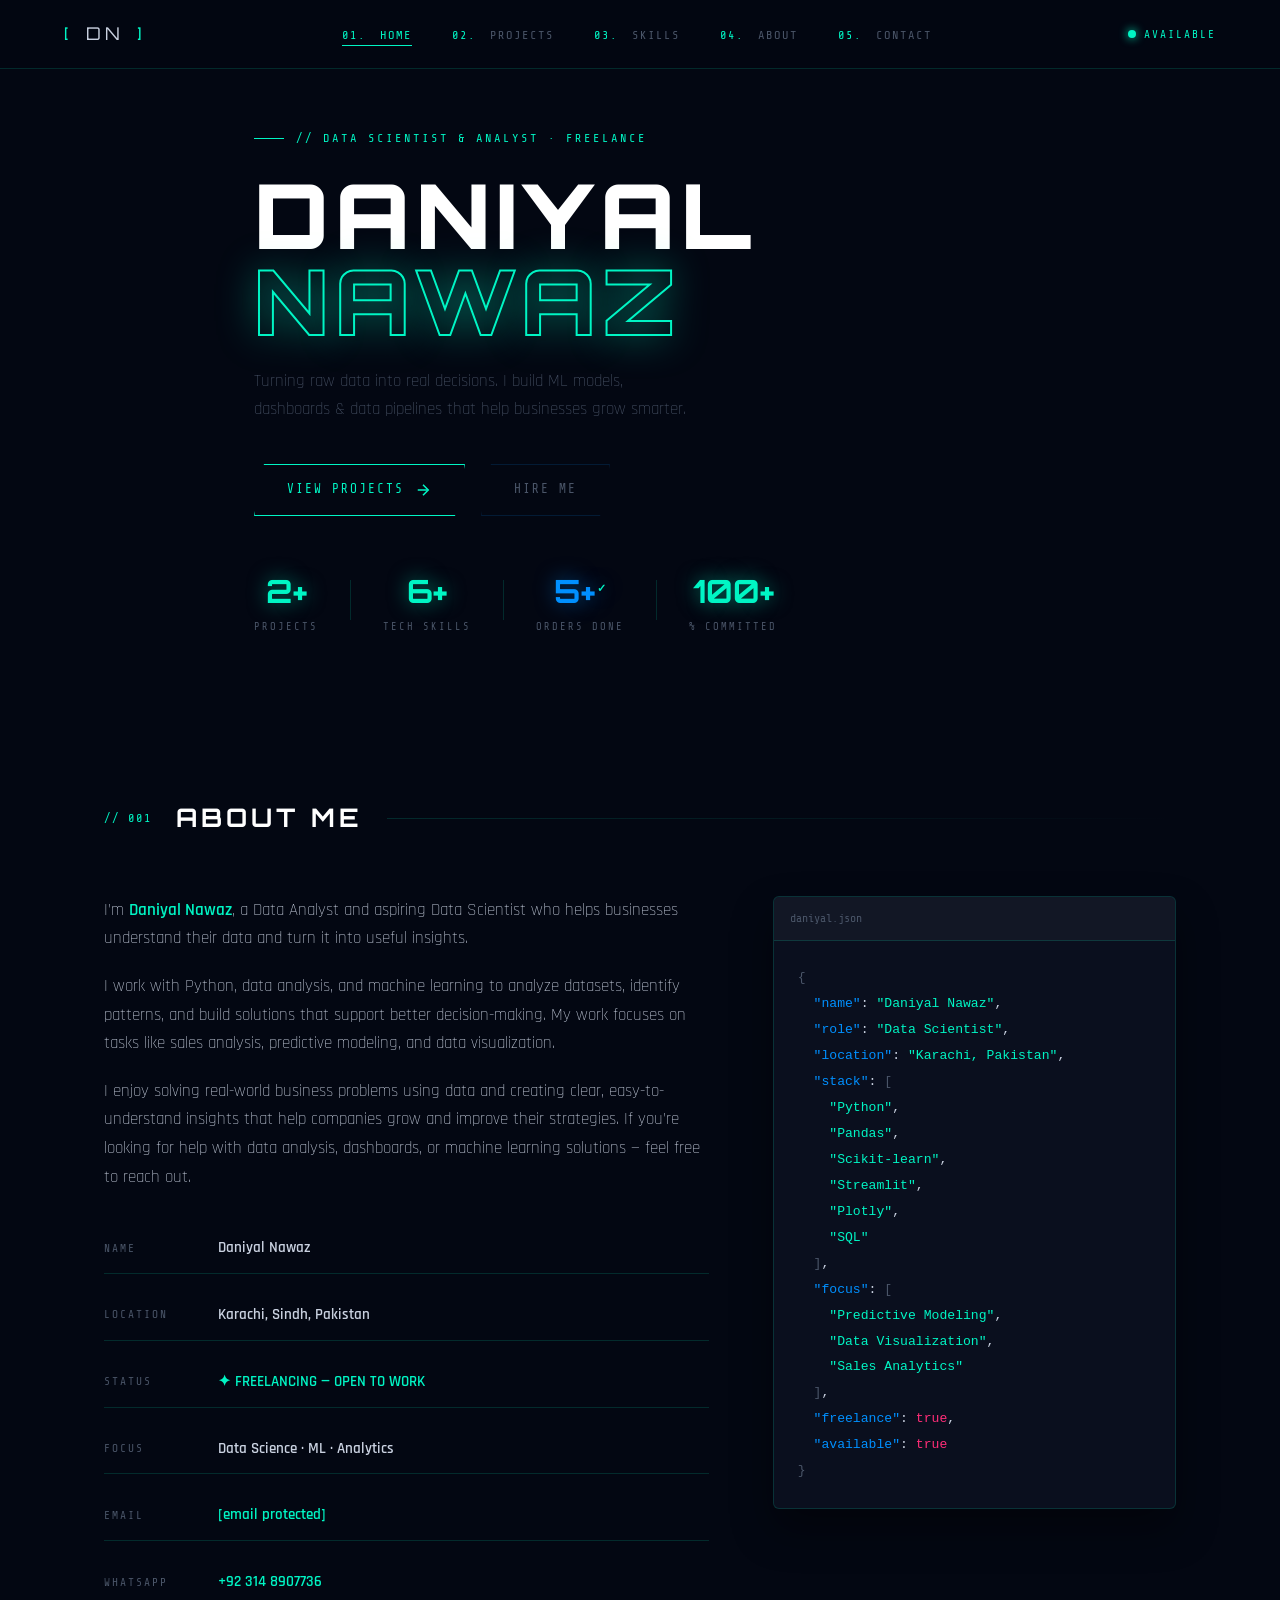
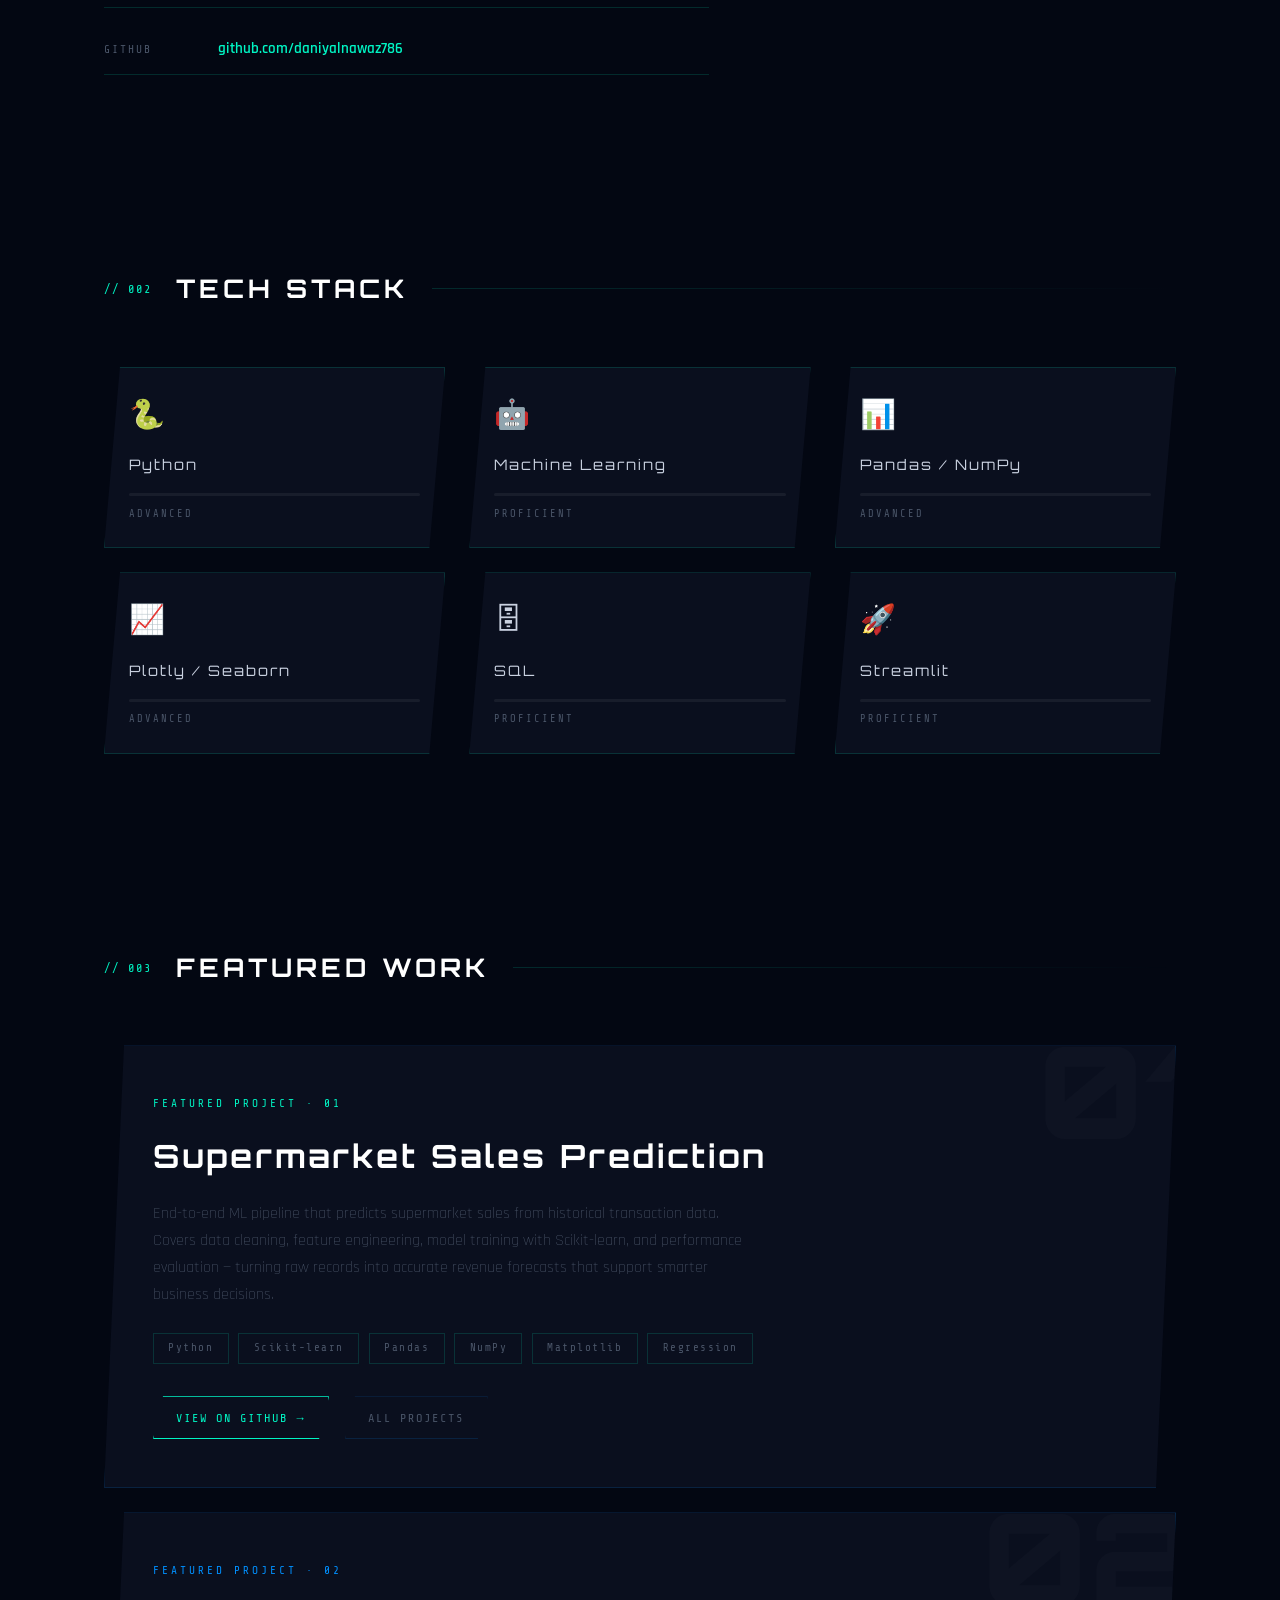
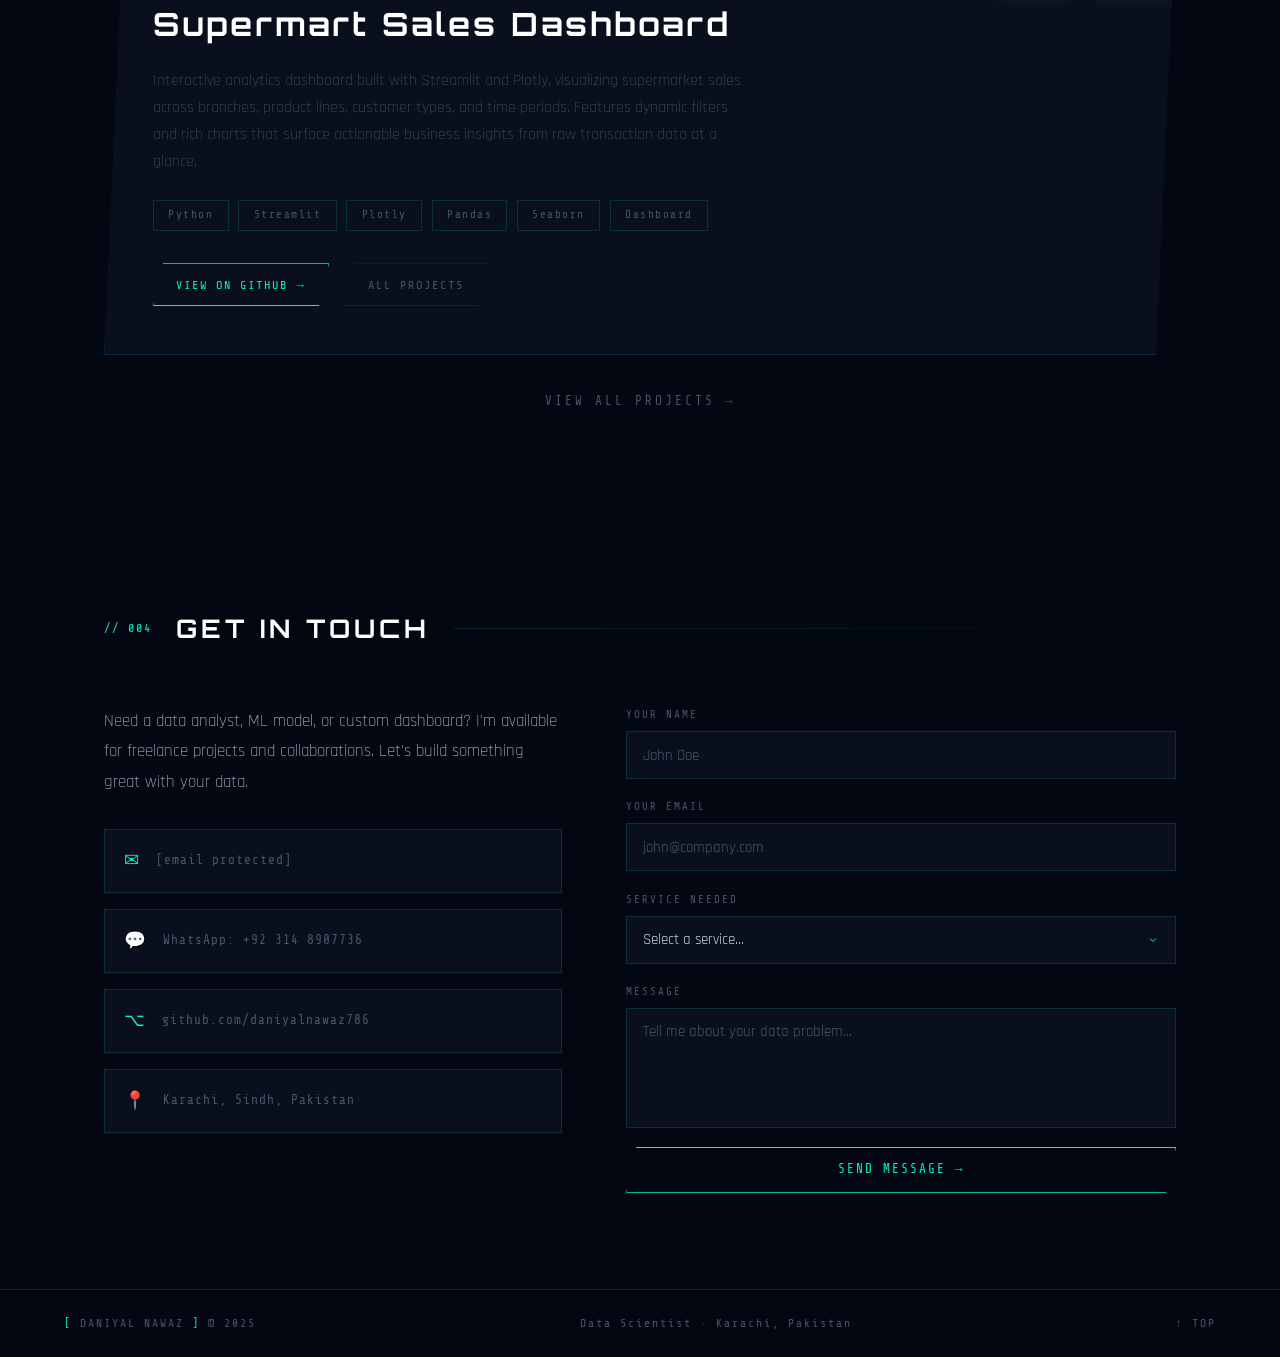
==== commit e877989b: "pages are ready" ====
--- a/index.html
+++ b/index.html
@@ -8,10 +8,6 @@
   <link href="https://fonts.googleapis.com/css2?family=Share+Tech+Mono&family=Rajdhani:wght@300;400;600;700&family=Orbitron:wght@400;700;900&display=swap" rel="stylesheet"/>
 </head>
 <body>
-
-  <div class="scanlines"></div>
-  <div class="grid-bg"></div>
-  <div class="noise"></div>
 
   <!-- NAV -->
   <nav class="nav">
@@ -61,48 +57,17 @@
         </div>
         <div class="stat-divider"></div>
         <div class="stat">
+          <span class="stat-num orders-badge" data-count="5">0</span>
+          <span class="stat-label">ORDERS DONE</span>
+        </div>
+        <div class="stat-divider"></div>
+        <div class="stat">
           <span class="stat-num" data-count="100">0</span>
           <span class="stat-label">% COMMITTED</span>
         </div>
       </div>
     </div>
 
-    <div class="hero-right">
-      <div class="hex-container">
-        <div class="hex-ring ring-1"></div>
-        <div class="hex-ring ring-2"></div>
-        <div class="hex-ring ring-3"></div>
-        <div class="avatar-frame">
-          <img src="images/avatar.jpg" alt="Daniyal Nawaz" class="avatar-img"
-               onerror="this.style.display='none'; this.nextElementSibling.style.display='flex'"/>
-          <div class="avatar-placeholder">
-            <svg width="80" height="80" viewBox="0 0 24 24" fill="none" stroke="currentColor" stroke-width="1"><path d="M20 21v-2a4 4 0 0 0-4-4H8a4 4 0 0 0-4 4v2"/><circle cx="12" cy="7" r="4"/></svg>
-          </div>
-          <div class="avatar-glow"></div>
-        </div>
-        <div class="orbit-dot dot-1"></div>
-        <div class="orbit-dot dot-2"></div>
-        <div class="orbit-dot dot-3"></div>
-      </div>
-    </div>
-
-    <!-- Floating terminal -->
-    <div class="terminal-float">
-      <div class="term-bar">
-        <span class="term-dot red"></span>
-        <span class="term-dot yellow"></span>
-        <span class="term-dot green"></span>
-        <span class="term-title">~ python3</span>
-      </div>
-      <div class="term-body">
-        <p><span class="term-prompt">$</span> whoami</p>
-        <p class="term-out">→ Daniyal Nawaz</p>
-        <p><span class="term-prompt">$</span> skills --list</p>
-        <p class="term-out">→ Python, ML, Pandas, SQL...</p>
-        <p><span class="term-prompt">$</span> status</p>
-        <p class="term-out typed">→ freelancing &amp; open to work<span class="cursor">_</span></p>
-      </div>
-    </div>
   </section>
 
   <!-- ABOUT -->
@@ -137,7 +102,7 @@
           </div>
           <div class="meta-item">
             <span class="meta-label">EMAIL</span>
-            <span class="meta-val"><a href="mailto:nawazdaniyal97@gmail.com" style="color:var(--accent);transition:opacity .2s" onmouseover="this.style.opacity='.7'" onmouseout="this.style.opacity='1'">nawazdaniyal97@gmail.com</a></span>
+            <span class="meta-val"><a href="/cdn-cgi/l/email-protection#0d636c7a6c77696c6364746c61343a4d6a606c6461236e6260" style="color:var(--accent);transition:opacity .2s" onmouseover="this.style.opacity='.7'" onmouseout="this.style.opacity='1'"><span class="__cf_email__" data-cfemail="0967687e68736d686760706865303e496e64686065276a6664">[email&#160;protected]</span></a></span>
           </div>
           <div class="meta-item">
             <span class="meta-label">WHATSAPP</span>
@@ -287,9 +252,9 @@
       <div class="contact-left">
         <p class="contact-intro">Need a data analyst, ML model, or custom dashboard? I'm available for freelance projects and collaborations. Let's build something great with your data.</p>
         <div class="contact-links">
-          <a href="mailto:nawazdaniyal97@gmail.com" class="contact-link">
+          <a href="/cdn-cgi/l/email-protection#92fcf3e5f3e8f6f3fcfbebf3feaba5d2f5fff3fbfebcf1fdff" class="contact-link">
             <span class="cl-icon">✉</span>
-            <span>nawazdaniyal97@gmail.com</span>
+            <span><span class="__cf_email__" data-cfemail="543a3523352e30353a3d2d35386d63143339353d387a373b39">[email&#160;protected]</span></span>
           </a>
           <a href="https://wa.me/923148907736" class="contact-link" target="_blank">
             <span class="cl-icon">💬</span>
@@ -306,7 +271,7 @@
         </div>
       </div>
       <div class="contact-right">
-        <form class="contact-form" onsubmit="handleSubmit(event)">
+        <form class="contact-form" action="https://formspree.io/f/mqeyaold" method="POST">
           <div class="form-group">
             <label class="form-label">YOUR NAME</label>
             <input type="text" class="form-input" placeholder="John Doe" required/>
@@ -330,6 +295,8 @@
             <textarea class="form-input form-textarea" placeholder="Tell me about your data problem..." rows="4" required></textarea>
           </div>
           <button type="submit" class="btn-primary full">SEND MESSAGE →</button>
+          <input type="hidden" name="_subject" value="New message from your portfolio!" />
+          <input type="hidden" name="_next" value="https://daniyalnawaz786.github.io" />
         </form>
       </div>
     </div>
@@ -349,7 +316,7 @@
     </div>
   </footer>
 
-  <script>
+  <script data-cfasync="false" src="/cdn-cgi/scripts/5c5dd728/cloudflare-static/email-decode.min.js"></script><script>
     const counters = document.querySelectorAll('.stat-num');
     const observer = new IntersectionObserver((entries) => {
       entries.forEach(e => {
@@ -393,17 +360,8 @@
         btn.style.background = '';
         btn.style.color = '';
         btn.disabled = false;
-        e.target.reset();
-      }, 3500);
+      }, 3000);
     }
-
-    document.querySelectorAll('a[href^="#"]').forEach(a => {
-      a.addEventListener('click', e => {
-        const id = a.getAttribute('href').slice(1);
-        const el = document.getElementById(id);
-        if (el) { e.preventDefault(); el.scrollIntoView({ behavior: 'smooth' }); }
-      });
-    });
   </script>
 </body>
-</html>
+</html>
--- a/style.css
+++ b/style.css
@@ -39,30 +39,7 @@
 img { max-width: 100%; }
 
 /* ── BACKGROUND LAYERS ── */
-.grid-bg {
-  position: fixed; inset: 0; z-index: 0; pointer-events: none;
-  background-image:
-    linear-gradient(rgba(0,245,196,0.03) 1px, transparent 1px),
-    linear-gradient(90deg, rgba(0,245,196,0.03) 1px, transparent 1px);
-  background-size: 60px 60px;
-  mask-image: radial-gradient(ellipse at 50% 50%, black 30%, transparent 80%);
-}
-.scanlines {
-  position: fixed; inset: 0; z-index: 999; pointer-events: none;
-  background: repeating-linear-gradient(
-    0deg,
-    rgba(0,0,0,0.03) 0px,
-    rgba(0,0,0,0.03) 1px,
-    transparent 1px,
-    transparent 3px
-  );
-}
-.noise {
-  position: fixed; inset: 0; z-index: 998; pointer-events: none;
-  opacity: 0.02;
-  background-image: url("data:image/svg+xml,%3Csvg viewBox='0 0 200 200' xmlns='http://www.w3.org/2000/svg'%3E%3Cfilter id='n'%3E%3CfeTurbulence type='fractalNoise' baseFrequency='0.9' numOctaves='4'/%3E%3C/filter%3E%3Crect width='100%25' height='100%25' filter='url(%23n)'/%3E%3C/svg%3E");
-  background-size: 200px 200px;
-}
+/* Removed techy scanlines/noise/grid for cleaner look */
 
 /* ── NAV ── */
 .nav {
@@ -135,13 +112,12 @@
 /* ── HERO ── */
 .hero {
   position: relative; z-index: 1;
-  min-height: 100vh;
+  min-height: 70vh;
   padding: 8rem 4rem 4rem;
-  display: grid;
-  grid-template-columns: 1fr 1fr;
-  align-items: center;
-  gap: 4rem;
-  max-width: 1400px;
+  display: flex;
+  flex-direction: column;
+  justify-content: center;
+  max-width: 900px;
   margin: 0 auto;
 }
 .hero-tag {
@@ -240,6 +216,20 @@
   letter-spacing: 2px;
 }
 .stat-divider { width: 1px; height: 40px; background: var(--border); }
+
+/* Orders completed badge */
+.orders-badge {
+  color: var(--accent2) !important;
+  text-shadow: 0 0 20px rgba(0,144,255,0.5) !important;
+  position: relative;
+}
+.orders-badge::after {
+  content: '✓';
+  font-size: 0.7rem;
+  vertical-align: super;
+  margin-left: 2px;
+  color: var(--accent);
+}
 
 /* ── HERO RIGHT: HEX + AVATAR ── */
 .hero-right { display: flex; justify-content: center; align-items: center; }
